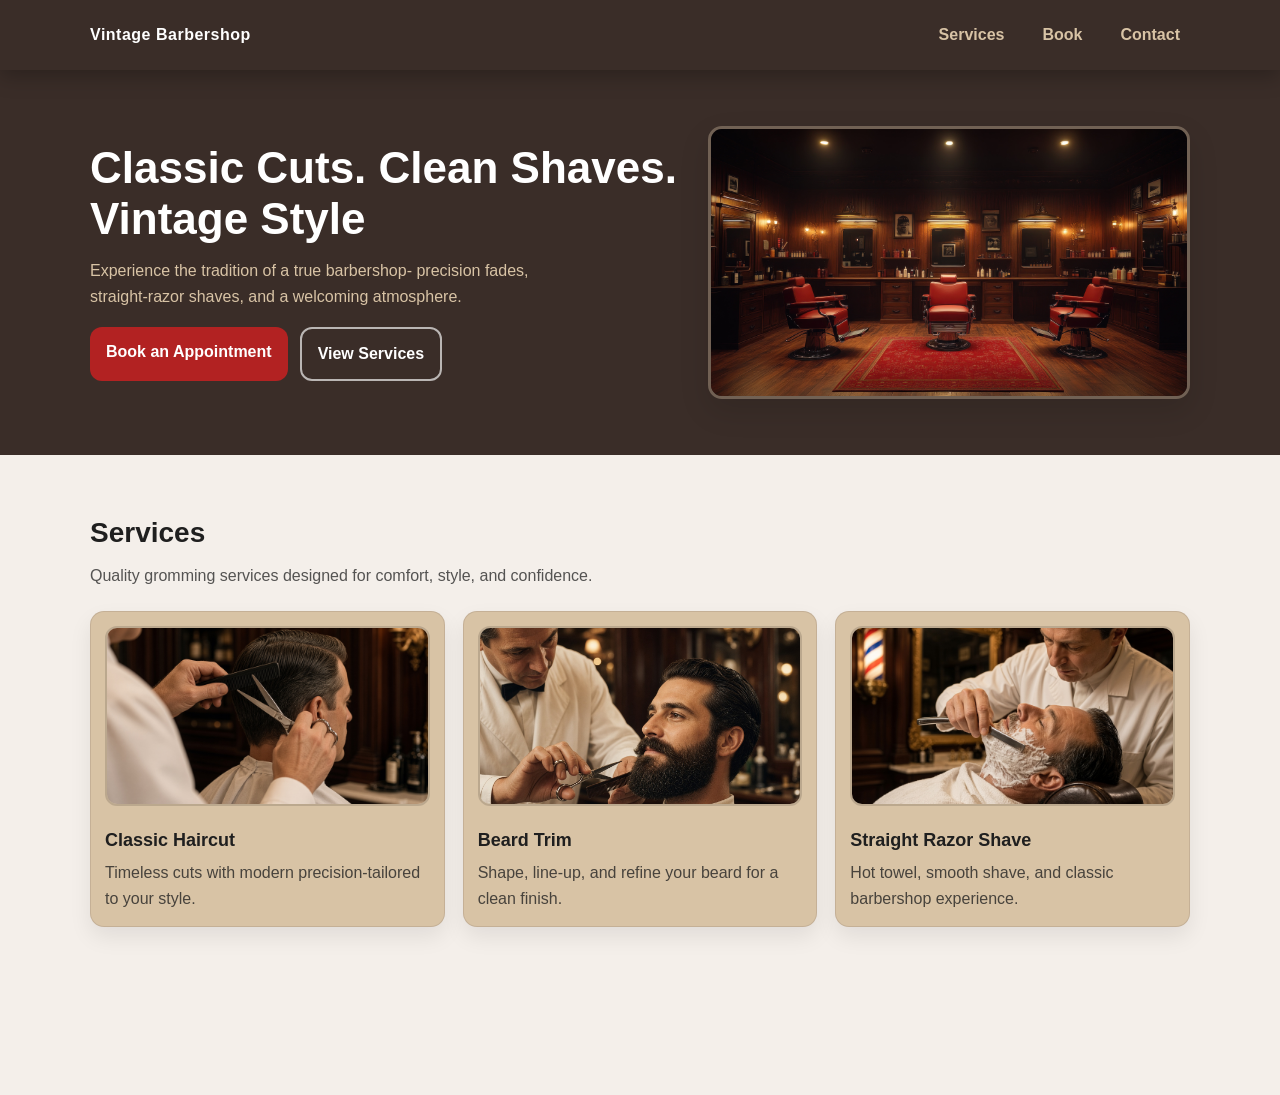
==== index.html @ 63a65610 "finished the hero section and the header/navbar section" ====
<!DOCTYPE html>
<html lang="en">
<head>
    <meta charset="UTF-8" />
    <meta name="viewport" content="width=device-width, initial-scale=1.0" />
    <title>Vintage Barbershop</title>
    <!-- CSS -->
    <link rel="stylesheet" href="css/styles.css" />
</head>
<body>
    <!-- ==== Header / Navbar ==== -->
     <header class="site-header">
        <div class="container header-inner">
            <a href="#" class="logo" id="logo">Vintage Barbershop</a>
            <nav class="nav" id="nav">
                <a href="#features" class="nav-link">Services</a>
                <a href="#cta" class="nav-link">Book</a>
                <a href="#footer" class="nav-link">Contact</a>
                </nav>
                <!-- Mobile Menu Button (for later JS) -->
                 <button class="menu-btn" id="menuBtn" aria-label="Open menu">☰</button>
                 </div>
                 <!-- Mobile Menu Panel (for later JS) -->
                  <div class="mobile-menu" id="mobileMenu">
                    <a href="#features" class="mobile-link">Services</a>
                    <a href="#cta" class="mobile-link">Book</a>
                    <a href="#footer" class="mobile-link">Contact</a>
                    </div>
                 </header>
                   <!-- ==== Hero Section ==== -->
                   <section class="hero" id="hero">
                   <div class="container hero-inner">
                    <div class="hero-text">
                        <h1 id="heroHeading">Classic Cuts. Clean Shaves. Vintage Style</h1> 
                        <p id="heroSubtext">
                            Experience the tradition of a true barbershop- precision fades,
                            straight-razor shaves, and a welcoming atmosphere.
                            </p>
                            <div class="hero-actions">
                                <a href="#cta" class="btn btn-primary" id="bookBtn"
                                >Book an Appointment</a
                                >
                                <a href="#features" class="btn btn-secondary" id="servicesBtn"
                                >View Services</a
                                >
                                </div>
                                </div>
                                <div class="hero-media">
                                    <!-- Replace src with your provided hero image -->
                                     <img
                                     src="assets/images/hero.jpg"
                                     alt="Barbershop hero"
                                     class="hero-img"
                                     id="heroImg"
                                     />
                                     </div>
                                     </div>
                                     </section>
                            <!-- ==== Features / Services Section ==== -->
                             <section class="features" id="features">
                                <div class="container">
                                    <h2 class="section-title" id="featuresTitle">Services</h2>
                                    <p class="section-subtitle" id="featuresSubtitle">
                                    Quality gromming services designed for comfort, style, and confidence.
                                </p>
                                <div class="feature-grid" id="featureGrid">
                                    <!-- Feature Card 1 -->
                                     <article class="feature-card">
                                        <img
                                        src="assets/images/feature-1.jpg"
                                        alt="Classic haircut"
                                        class="feature-img"
                                        />
                                        <h3 class="feature-title">Classic Haircut</h3>
                                        <p class="feature-text">
                                         Timeless cuts with modern precision-tailored to your style.  
                                         </p>
                                         </article>
                                         <!-- Feature Card 2 -->
                                          <article class="feature-card">
                                            <img
                                            src="assets/images/feature-2.jpg"
                                            alt="Beard trim"
                                            class="feature-img"
                                            />
                                            <h3 class="feature-title">Beard Trim</h3>
                                            <p class="feature-text">
                                                Shape, line-up, and refine your beard for a clean finish.
                                                </p>
                                                </article>
                                                <!-- Feature Card 3 -->
                                                 <article class="feature-card">
                                                    <img
                                                    src="assets/images/feature-3.jpg"
                                                    alt="Stright razor shave"
                                                    class="feature-img"
                                                    />
                                                    <h3 class="feature-title">Straight Razor Shave</h3>
                                                    <p class="feature-text">
                                                        Hot towel, smooth shave, and classic barbershop experience.
                                                    </p>
                                                    </article>
                                                    </div>
                                                    </div>
                                                    </section>
        <!-- ==== Call To Action Section ==== -->
         <section class="cta" id="cta">
                             
</body>
</html>
---- css/styles.css ----
/*========================
Vintage Barbershop Theme
File: css/styles.css
========================= */
/* ---- CSS Variables (Vintage Palette) ---- */
:root {
--color-bg-primary: #F4EFEA; /* Cream */
--color-bg-dark: #3A2D28; /* Dark Brown */
--color-accent: #B22222; /* Barber Red */
--color-text-dark: #1F1F1F; /* Deep Brown/Black */
--color-beige: #D8C3A5; /* Beige */
--color-text-light: #FFFFFF; /* White */
--radius: 14px;
--shadow: 0 12px 30px rgba(0, 0, 0, 0.12);
--max-width: 1100px;
}
/* ---- Base Reset ---- */
* {
box-sizing: border-box;
margin: 0;
padding: 0;
}
html {
scroll-behavior: smooth;
}
body {
font-family: Arial, Helvetica, sans-serif;
background-color: var(--color-bg-primary);
color: var(--color-text-dark);
line-height: 1.6;
}
/* ---- Layout Helpers ---- */
.container {
width: 92%;
max-width: var(--max-width);
margin: 0 auto;
}
/* ---- Header / Navbar ---- */
.site-header {
background-color: var(--color-bg-dark);
color: var(--color-text-light);
position: sticky;
top: 0;
z-index: 10;
box-shadow: 0 6px 20px rgba(0,0,0,0.25);
}
.header-inner {
display: flex;
align-items: center;
justify-content: space-between;
padding: 14px 0;
gap: 16px;
}
.logo {
color: var(--color-text-light);
text-decoration: none;
font-weight: 800;
letter-spacing: 0.5px;
}
.nav {
display: flex;
gap: 18px;
}
.nav-link {
color: var(--color-beige);
text-decoration: none;
font-weight: 600;
padding: 8px 10px;
border-radius: 10px;
transition: background-color 0.2s ease, color 0.2s ease;
}
.nav-link:hover {
background-color: rgba(216, 195, 165, 0.12);
color: var(--color-text-light);
}
/* Mobile button hidden on desktop */
.menu-btn {
display: none;
border: 2px solid rgba(255,255,255,0.25);
background: transparent;
color: var(--color-text-light);
padding: 8px 12px;
border-radius: 12px;
cursor: pointer;
}
/* Mobile menu hidden by default */
.mobile-menu {
display: none;
background-color: #2f241f;
border-top: 1px solid rgba(255,255,255,0.12);
}
.mobile-link {
display: block;
padding: 12px 4%;
color: var(--color-beige);
text-decoration: none;
font-weight: 600;
border-bottom: 1px solid rgba(255,255,255,0.08);
}
.mobile-link:hover {
background-color: rgba(216, 195, 165, 0.10);
color: var(--color-text-light);
}
/* ---- Buttons ---- */
.btn {
display: inline-block;
text-decoration: none;
border: none;
cursor: pointer;
font-weight: 700;
padding: 12px 16px;
border-radius: 12px;
transition: transform 0.08s ease, opacity 0.2s ease, background-color 0.2s ease,
color 0.2s ease;
}
.btn:active {
transform: translateY(1px);
}
.btn-primary {
background-color: var(--color-accent);
color: var(--color-text-light);
}
.btn-primary:hover {
opacity: 0.92;
}
.btn-secondary {
background-color: transparent;
color: var(--color-bg-dark);
border: 2px solid var(--color-bg-dark);
}
.hero .btn-secondary,
.cta .btn-secondary {
color: var(--color-text-light);
border-color: rgba(255,255,255,0.65);
}
.btn-secondary:hover {
background-color: rgba(58, 45, 40, 0.08);
}
.hero .btn-secondary:hover,
.cta .btn-secondary:hover {
background-color: rgba(255, 255, 255, 0.12);
}
/* ---- Hero ---- */
.hero {
background-color: var(--color-bg-dark);
color: var(--color-text-light);
padding: 56px 0;
}
.hero-inner {
display: grid;
grid-template-columns: 1.1fr 0.9fr;
gap: 28px;
align-items: center;
}
.hero-text h1 {
font-size: clamp(28px, 4vw, 44px);
line-height: 1.15;
margin-bottom: 14px;
}
.hero-text p {
color: var(--color-beige);
max-width: 56ch;
margin-bottom: 18px;
}
.hero-actions {
display: flex;
flex-wrap: wrap;
gap: 12px;
}
.hero-media {
display: flex;
justify-content: center;
}
.hero-img {
width: 100%;
max-width: 520px;
border-radius: var(--radius);
box-shadow: var(--shadow);
border: 3px solid rgba(216,195,165,0.35);
object-fit: cover;
}
/* ---- Sections ---- */
.features,
.cta,
.site-footer {
padding: 56px 0;
}
.section-title {
font-size: 28px;
margin-bottom: 8px;
}
.section-subtitle {
color: rgba(31, 31, 31, 0.75);
margin-bottom: 22px;
max-width: 70ch;
}
/* ---- Features Grid ---- */
.feature-grid {
display: grid;
grid-template-columns: repeat(3, 1fr);
gap: 18px;
}
.feature-card {
background-color: var(--color-beige);
border-radius: var(--radius);
padding: 14px;
box-shadow: 0 10px 22px rgba(0,0,0,0.08);
border: 1px solid rgba(58,45,40,0.12);
}
.feature-img {
width: 100%;
height: 180px;
object-fit: cover;
border-radius: 12px;
border: 2px solid rgba(58,45,40,0.18);
margin-bottom: 12px;
}
.feature-title {
font-size: 18px;
margin-bottom: 6px;
}
.feature-text {
color: rgba(31, 31, 31, 0.78);
}
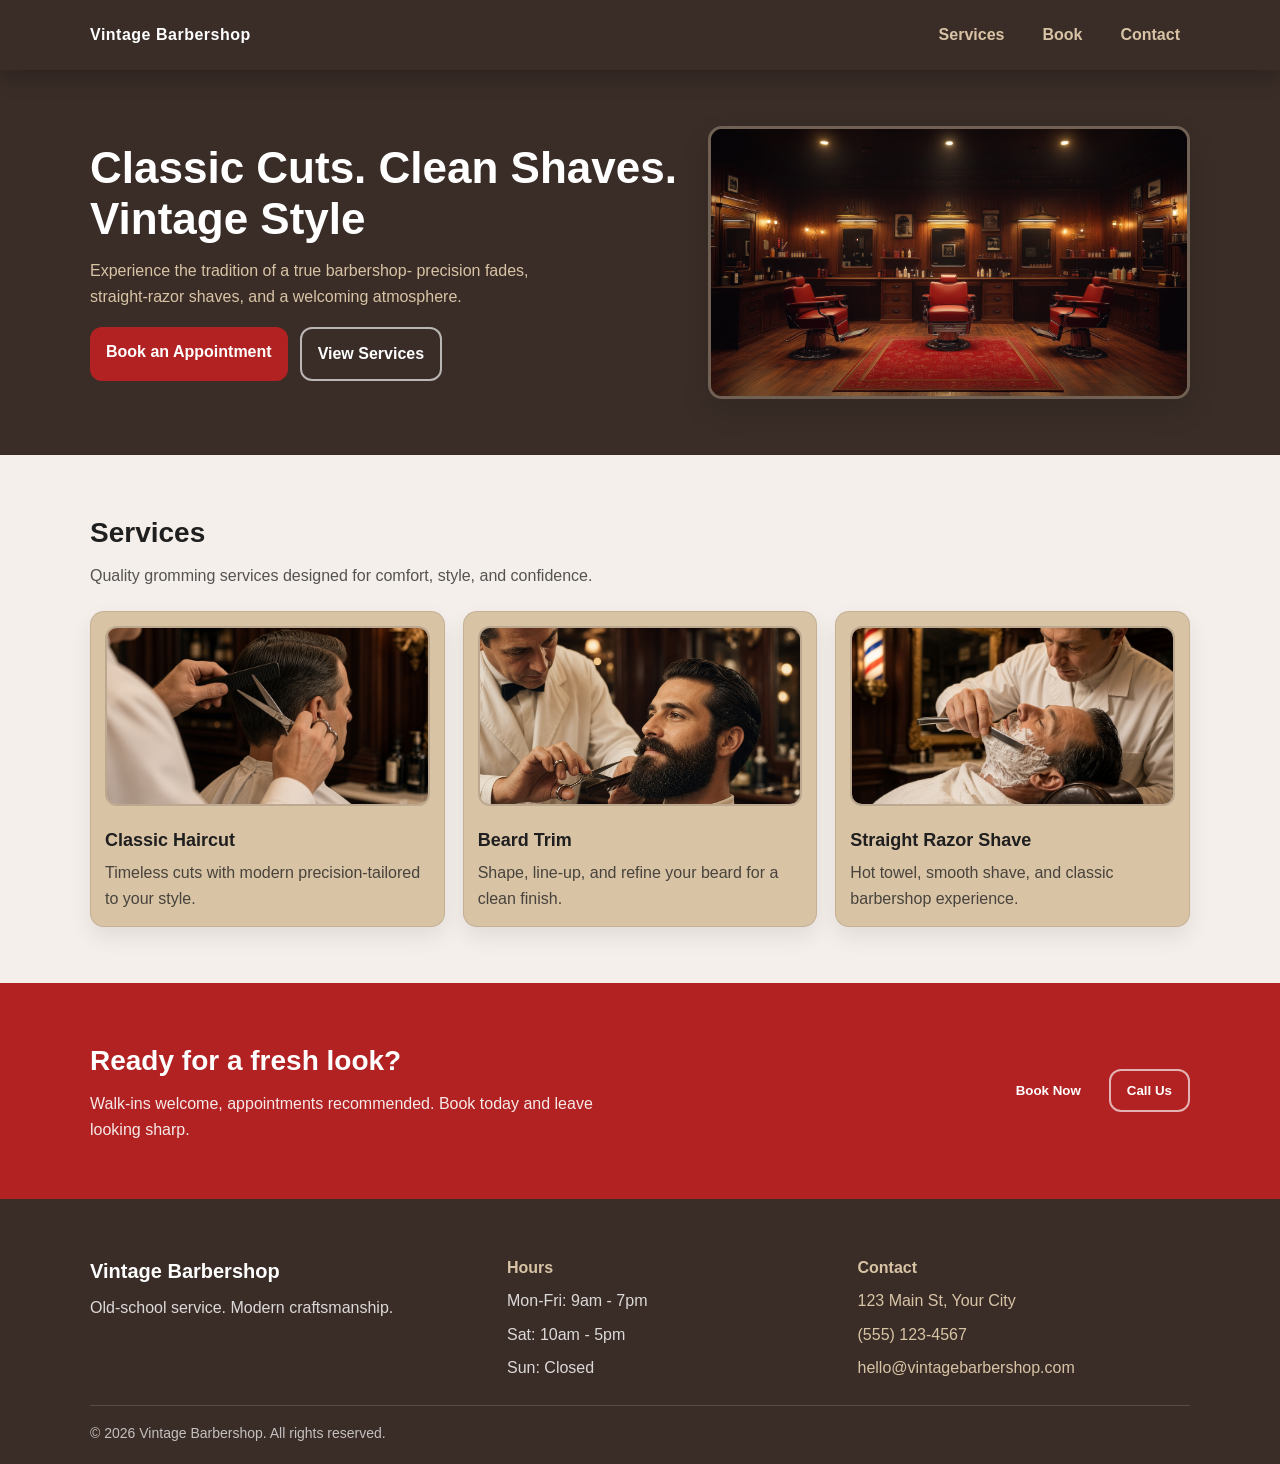
==== commit 7b9e35f4: "finished the index/xss/js for the base website" ====
--- a/index.html
+++ b/index.html
@@ -1,110 +1,168 @@
-<!DOCTYPE html>
+<!doctype html>
 <html lang="en">
-<head>
+  <head>
     <meta charset="UTF-8" />
     <meta name="viewport" content="width=device-width, initial-scale=1.0" />
     <title>Vintage Barbershop</title>
     <!-- CSS -->
     <link rel="stylesheet" href="css/styles.css" />
-</head>
-<body>
+  </head>
+  <body>
     <!-- ==== Header / Navbar ==== -->
-     <header class="site-header">
-        <div class="container header-inner">
-            <a href="#" class="logo" id="logo">Vintage Barbershop</a>
-            <nav class="nav" id="nav">
-                <a href="#features" class="nav-link">Services</a>
-                <a href="#cta" class="nav-link">Book</a>
-                <a href="#footer" class="nav-link">Contact</a>
-                </nav>
-                <!-- Mobile Menu Button (for later JS) -->
-                 <button class="menu-btn" id="menuBtn" aria-label="Open menu">☰</button>
-                 </div>
-                 <!-- Mobile Menu Panel (for later JS) -->
-                  <div class="mobile-menu" id="mobileMenu">
-                    <a href="#features" class="mobile-link">Services</a>
-                    <a href="#cta" class="mobile-link">Book</a>
-                    <a href="#footer" class="mobile-link">Contact</a>
-                    </div>
-                 </header>
-                   <!-- ==== Hero Section ==== -->
-                   <section class="hero" id="hero">
-                   <div class="container hero-inner">
-                    <div class="hero-text">
-                        <h1 id="heroHeading">Classic Cuts. Clean Shaves. Vintage Style</h1> 
-                        <p id="heroSubtext">
-                            Experience the tradition of a true barbershop- precision fades,
-                            straight-razor shaves, and a welcoming atmosphere.
-                            </p>
-                            <div class="hero-actions">
-                                <a href="#cta" class="btn btn-primary" id="bookBtn"
-                                >Book an Appointment</a
-                                >
-                                <a href="#features" class="btn btn-secondary" id="servicesBtn"
-                                >View Services</a
-                                >
-                                </div>
-                                </div>
-                                <div class="hero-media">
-                                    <!-- Replace src with your provided hero image -->
-                                     <img
-                                     src="assets/images/hero.jpg"
-                                     alt="Barbershop hero"
-                                     class="hero-img"
-                                     id="heroImg"
-                                     />
-                                     </div>
-                                     </div>
-                                     </section>
-                            <!-- ==== Features / Services Section ==== -->
-                             <section class="features" id="features">
-                                <div class="container">
-                                    <h2 class="section-title" id="featuresTitle">Services</h2>
-                                    <p class="section-subtitle" id="featuresSubtitle">
-                                    Quality gromming services designed for comfort, style, and confidence.
-                                </p>
-                                <div class="feature-grid" id="featureGrid">
-                                    <!-- Feature Card 1 -->
-                                     <article class="feature-card">
-                                        <img
-                                        src="assets/images/feature-1.jpg"
-                                        alt="Classic haircut"
-                                        class="feature-img"
-                                        />
-                                        <h3 class="feature-title">Classic Haircut</h3>
-                                        <p class="feature-text">
-                                         Timeless cuts with modern precision-tailored to your style.  
-                                         </p>
-                                         </article>
-                                         <!-- Feature Card 2 -->
-                                          <article class="feature-card">
-                                            <img
-                                            src="assets/images/feature-2.jpg"
-                                            alt="Beard trim"
-                                            class="feature-img"
-                                            />
-                                            <h3 class="feature-title">Beard Trim</h3>
-                                            <p class="feature-text">
-                                                Shape, line-up, and refine your beard for a clean finish.
-                                                </p>
-                                                </article>
-                                                <!-- Feature Card 3 -->
-                                                 <article class="feature-card">
-                                                    <img
-                                                    src="assets/images/feature-3.jpg"
-                                                    alt="Stright razor shave"
-                                                    class="feature-img"
-                                                    />
-                                                    <h3 class="feature-title">Straight Razor Shave</h3>
-                                                    <p class="feature-text">
-                                                        Hot towel, smooth shave, and classic barbershop experience.
-                                                    </p>
-                                                    </article>
-                                                    </div>
-                                                    </div>
-                                                    </section>
-        <!-- ==== Call To Action Section ==== -->
-         <section class="cta" id="cta">
-                             
-</body>
-</html>+    <header class="site-header">
+      <div class="container header-inner">
+        <a href="#" class="logo" id="logo">Vintage Barbershop</a>
+        <nav class="nav" id="nav">
+          <a href="#features" class="nav-link">Services</a>
+          <a href="#cta" class="nav-link">Book</a>
+          <a href="#footer" class="nav-link">Contact</a>
+        </nav>
+        <!-- Mobile Menu Button (for later JS) -->
+        <button class="menu-btn" id="menuBtn" aria-label="Open menu">☰</button>
+      </div>
+      <!-- Mobile Menu Panel (for later JS) -->
+      <div class="mobile-menu" id="mobileMenu">
+        <a href="#features" class="mobile-link">Services</a>
+        <a href="#cta" class="mobile-link">Book</a>
+        <a href="#footer" class="mobile-link">Contact</a>
+      </div>
+    </header>
+    <!-- ==== Hero Section ==== -->
+    <section class="hero" id="hero">
+      <div class="container hero-inner">
+        <div class="hero-text">
+          <h1 id="heroHeading">Classic Cuts. Clean Shaves. Vintage Style</h1>
+          <p id="heroSubtext">
+            Experience the tradition of a true barbershop- precision fades,
+            straight-razor shaves, and a welcoming atmosphere.
+          </p>
+          <div class="hero-actions">
+            <a href="#cta" class="btn btn-primary" id="bookBtn"
+              >Book an Appointment</a
+            >
+            <a href="#features" class="btn btn-secondary" id="servicesBtn"
+              >View Services</a
+            >
+          </div>
+        </div>
+        <div class="hero-media">
+          <!-- Replace src with your provided hero image -->
+          <img
+            src="assets/images/hero.jpg"
+            alt="Barbershop hero"
+            class="hero-img"
+            id="heroImg"
+          />
+        </div>
+      </div>
+    </section>
+    <!-- ==== Features / Services Section ==== -->
+    <section class="features" id="features">
+      <div class="container">
+        <h2 class="section-title" id="featuresTitle">Services</h2>
+        <p class="section-subtitle" id="featuresSubtitle">
+          Quality gromming services designed for comfort, style, and confidence.
+        </p>
+        <div class="feature-grid" id="featureGrid">
+          <!-- Feature Card 1 -->
+          <article class="feature-card">
+            <img
+              src="assets/images/feature-1.jpg"
+              alt="Classic haircut"
+              class="feature-img"
+            />
+            <h3 class="feature-title">Classic Haircut</h3>
+            <p class="feature-text">
+              Timeless cuts with modern precision-tailored to your style.
+            </p>
+          </article>
+          <!-- Feature Card 2 -->
+          <article class="feature-card">
+            <img
+              src="assets/images/feature-2.jpg"
+              alt="Beard trim"
+              class="feature-img"
+            />
+            <h3 class="feature-title">Beard Trim</h3>
+            <p class="feature-text">
+              Shape, line-up, and refine your beard for a clean finish.
+            </p>
+          </article>
+          <!-- Feature Card 3 -->
+          <article class="feature-card">
+            <img
+              src="assets/images/feature-3.jpg"
+              alt="Stright razor shave"
+              class="feature-img"
+            />
+            <h3 class="feature-title">Straight Razor Shave</h3>
+            <p class="feature-text">
+              Hot towel, smooth shave, and classic barbershop experience.
+            </p>
+          </article>
+        </div>
+      </div>
+    </section>
+    <!-- ==== Call To Action Section ==== -->
+    <section class="cta" id="cta">
+      <div class="container cta-inner">
+        <div class="cta-text">
+          <h2 id="ctaHeading">Ready for a fresh look?</h2>
+          <p id="ctaText">
+            Walk-ins welcome, appointments recommended. Book today and leave
+            looking sharp.
+          </p>
+        </div>
+        <div class="cta-actions">
+          <button class="btn btn-primary" id="ctaBtn">Book Now</button>
+          <button class="btn btn-secondary" id="callBtn">Call Us</button>
+        </div>
+        <!-- Optional CTA Image (replace with provided asset if you have one) -->
+        <!-- <img src="assets/images/cta.jpg" alt="CTA background" class="cta-img"
+/> -->
+      </div>
+    </section>
+    <!-- ==== Footer Section ==== -->
+    <footer class="site-footer" id="footer">
+      <div class="container footer-inner">
+        <div class="footer-col">
+          <h3 class="footer-title">Vintage Barbershop</h3>
+          <p class="footer-text">Old-school service. Modern craftsmanship.</p>
+        </div>
+        <div class="footer-col">
+          <h4 class="footer-heading">Hours</h4>
+          <ul class="footer-list" id="hoursList">
+            <li>Mon-Fri: 9am - 7pm</li>
+            <li>Sat: 10am - 5pm</li>
+            <li>Sun: Closed</li>
+          </ul>
+        </div>
+        <div class="footer-col">
+          <h4 class="footer-heading">Contact</h4>
+          <ul class="footer-list">
+            <li>
+              <a href="#" class="footer-link" id="addressLink"
+                >123 Main St, Your City</a
+              >
+            </li>
+            <li>
+              <a href="#" class="footer-link" id="phonelink">(555) 123-4567</a>
+            </li>
+            <li>
+              <a href="#" class="footer-link" id="emailLink"
+                >hello@vintagebarbershop.com</a
+              >
+            </li>
+          </ul>
+        </div>
+      </div>
+      <div class="container footer-bottom">
+        <p class="copyright">
+          © <span id="year"></span> Vintage Barbershop. All rights reserved.
+        </p>
+      </div>
+    </footer>
+    <!-- JS -->
+    <script src="js/main.js"></script>
+  </body>
+</html>
--- a/css/styles.css
+++ b/css/styles.css
@@ -221,4 +221,143 @@
 }
 .feature-text {
 color: rgba(31, 31, 31, 0.78);
-}+}
+/* ---- Sections ---- */
+.features,
+.cta,
+.site-footer {
+padding: 56px 0;
+}
+.section-title {
+font-size: 28px;
+margin-bottom: 8px;
+}
+.section-subtitle {
+color: rgba(31, 31, 31, 0.75);
+margin-bottom: 22px;
+max-width: 70ch;
+}
+/* ---- Features Grid ---- */
+.feature-grid {
+display: grid;
+grid-template-columns: repeat(3, 1fr);
+gap: 18px;
+}
+.feature-card {
+background-color: var(--color-beige);
+border-radius: var(--radius);
+padding: 14px;
+box-shadow: 0 10px 22px rgba(0,0,0,0.08);
+border: 1px solid rgba(58,45,40,0.12);
+}
+.feature-img {
+width: 100%;
+height: 180px;
+object-fit: cover;
+border-radius: 12px;
+border: 2px solid rgba(58,45,40,0.18);
+margin-bottom: 12px;
+}
+.feature-title {
+font-size: 18px;
+margin-bottom: 6px;
+}
+.feature-text {
+color: rgba(31, 31, 31, 0.78);
+}
+/* ---- CTA ---- */
+.cta {
+background-color: var(--color-accent);
+color: var(--color-text-light);
+}
+.cta-inner {
+display: flex;
+align-items: center;
+justify-content: space-between;
+gap: 18px;
+flex-wrap: wrap;
+}
+.cta-text h2 {
+font-size: 28px;
+margin-bottom: 8px;
+}
+.cta-text p {
+color: rgba(255,255,255,0.90);
+max-width: 60ch;
+}
+.cta-actions {
+display: flex;
+gap: 12px;
+flex-wrap: wrap;
+}
+/* ---- Footer ---- */
+.site-footer {
+background-color: var(--color-bg-dark);
+color: var(--color-text-light);
+padding-bottom: 20px;
+}
+.footer-inner {
+display: grid;
+grid-template-columns: 1.2fr 1fr 1fr;
+gap: 18px;
+padding-bottom: 24px;
+border-bottom: 1px solid rgba(255,255,255,0.14);
+}
+.footer-title {
+font-size: 20px;
+margin-bottom: 8px;
+}
+.footer-heading {
+font-size: 16px;
+margin-bottom: 8px;
+color: var(--color-beige);
+}
+.footer-text {
+color: rgba(255,255,255,0.82);
+max-width: 50ch;
+}
+.footer-list {
+list-style: none;
+display: grid;
+gap: 8px;
+color: rgba(255,255,255,0.82);
+}
+.footer-link {
+color: var(--color-beige);
+text-decoration: none;
+}
+.footer-link:hover {
+color: var(--color-text-light);
+text-decoration: underline;
+}
+.footer-bottom {
+padding-top: 16px;
+}
+.copyright {
+color: rgba(255,255,255,0.70);
+font-size: 14px;
+}
+/* ---- Responsive ---- */
+@media (max-width: 900px) {
+.hero-inner {
+grid-template-columns: 1fr;
+}
+.feature-grid {
+grid-template-columns: 1fr;
+}
+.footer-inner {
+grid-template-columns: 1fr;
+}
+.nav {
+display: none;
+}
+.menu-btn {
+display: inline-flex;
+align-items: center;
+justify-content: center;
+}
+/* When you add JS later, you'll toggle this class */
+.mobile-menu.is-open {
+display: block;
+}
+}
